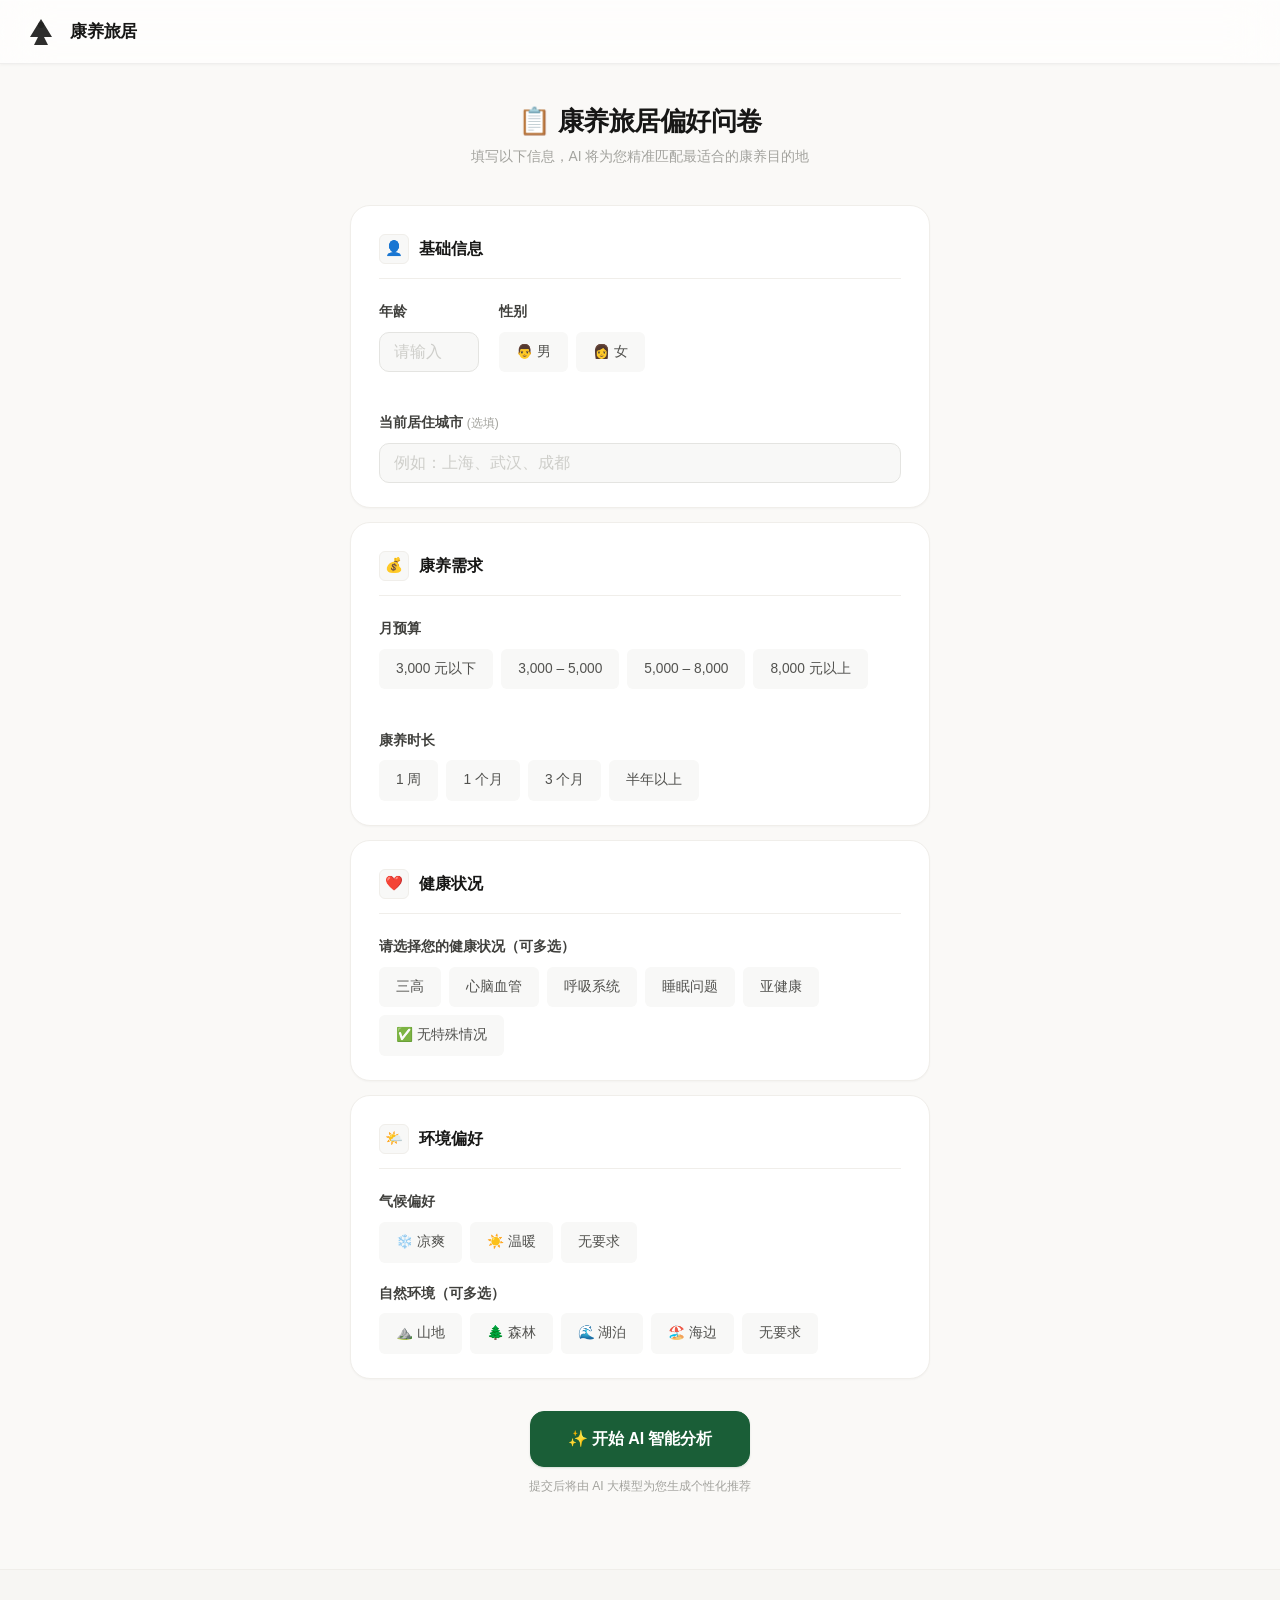
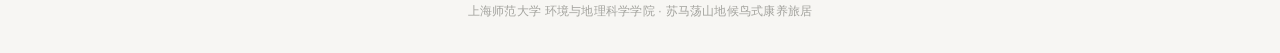
==== frontend/questionnaire.html @ 6a4c9c8f "feat: initial commit — AI 康养旅居智能规划平台 v2.0 - FastAPI 后端（目的地 API、AI 推荐引擎、规则降级） - 原生前端三页面（首页 5 章节日式架构、6" ====
<!DOCTYPE html>
<html lang="zh-CN">
<head>
  <meta charset="UTF-8">
  <meta name="viewport" content="width=device-width, initial-scale=1.0">
  <title>康养旅居 · 偏好问卷</title>
  <link rel="stylesheet" href="css/style.css">
</head>
<body class="questionnaire-page">

  <!-- Navigation -->
  <nav class="nav">
    <div class="nav-inner">
      <a class="nav-brand" href="index.html">
        <span class="nav-brand-icon">
          <svg viewBox="0 0 34 34" fill="none" xmlns="http://www.w3.org/2000/svg">
            <path d="M17 4L28 22H20L24 30H10L14 22H6L17 4Z" fill="currentColor" opacity="0.9"/>
            <circle cx="17" cy="10" r="3" fill="currentColor" opacity="0.5"/>
          </svg>
        </span>
        <span>康养旅居</span>
      </a>
    </div>
  </nav>

  <!-- ── 问卷主体 ────────────────────────────────────────── -->
  <div class="q-container">

    <div class="q-header">
      <h2>📋 康养旅居偏好问卷</h2>
      <p>填写以下信息，AI 将为您精准匹配最适合的康养目的地</p>
    </div>

    <!-- 基础信息 -->
    <div class="q-section">
      <div class="q-section-title">
        <span class="q-section-icon">👤</span> 基础信息
      </div>

      <div class="q-row">
        <div class="q-field" style="flex: 0 0 100px;">
          <label class="q-label" for="age">年龄</label>
          <input class="q-input" type="number" id="age" name="age"
                 min="18" max="100" placeholder="请输入" required>
          <span class="field-error" id="error-age"></span>
        </div>
        <div class="q-field">
          <label class="q-label">性别</label>
          <div class="q-options">
            <input class="q-radio" type="radio" name="gender" id="gender-male" value="男">
            <label class="q-option" for="gender-male">👨 男</label>
            <input class="q-radio" type="radio" name="gender" id="gender-female" value="女">
            <label class="q-option" for="gender-female">👩 女</label>
          </div>
        </div>
      </div>

      <div class="q-row">
        <div class="q-field">
          <label class="q-label" for="city">当前居住城市 <span class="optional">(选填)</span></label>
          <input class="q-input" type="text" id="city" name="city"
                 placeholder="例如：上海、武汉、成都">
        </div>
      </div>
    </div>

    <!-- 康养需求 -->
    <div class="q-section">
      <div class="q-section-title">
        <span class="q-section-icon">💰</span> 康养需求
      </div>

      <div class="q-row">
        <div class="q-field">
          <label class="q-label">月预算</label>
          <div class="q-options">
            <input class="q-radio" type="radio" name="budget" id="budget-1" value="3000以下">
            <label class="q-option" for="budget-1">3,000 元以下</label>
            <input class="q-radio" type="radio" name="budget" id="budget-2" value="3000-5000">
            <label class="q-option" for="budget-2">3,000 – 5,000</label>
            <input class="q-radio" type="radio" name="budget" id="budget-3" value="5000-8000">
            <label class="q-option" for="budget-3">5,000 – 8,000</label>
            <input class="q-radio" type="radio" name="budget" id="budget-4" value="8000以上">
            <label class="q-option" for="budget-4">8,000 元以上</label>
          </div>
          <span class="field-error" id="error-budget"></span>
        </div>
      </div>

      <div class="q-row">
        <div class="q-field">
          <label class="q-label">康养时长</label>
          <div class="q-options">
            <input class="q-radio" type="radio" name="duration" id="dur-1" value="1周">
            <label class="q-option" for="dur-1">1 周</label>
            <input class="q-radio" type="radio" name="duration" id="dur-2" value="1个月">
            <label class="q-option" for="dur-2">1 个月</label>
            <input class="q-radio" type="radio" name="duration" id="dur-3" value="3个月">
            <label class="q-option" for="dur-3">3 个月</label>
            <input class="q-radio" type="radio" name="duration" id="dur-4" value="半年以上">
            <label class="q-option" for="dur-4">半年以上</label>
          </div>
        </div>
      </div>
    </div>

    <!-- 健康状况 -->
    <div class="q-section">
      <div class="q-section-title">
        <span class="q-section-icon">❤️</span> 健康状况
      </div>

      <div class="q-row">
        <div class="q-field">
          <label class="q-label">请选择您的健康状况（可多选）</label>
          <div class="q-options">
            <input class="q-checkbox" type="checkbox" name="health" id="health-1" value="三高">
            <label class="q-option" for="health-1">三高</label>
            <input class="q-checkbox" type="checkbox" name="health" id="health-2" value="心脑血管">
            <label class="q-option" for="health-2">心脑血管</label>
            <input class="q-checkbox" type="checkbox" name="health" id="health-3" value="呼吸系统">
            <label class="q-option" for="health-3">呼吸系统</label>
            <input class="q-checkbox" type="checkbox" name="health" id="health-4" value="睡眠问题">
            <label class="q-option" for="health-4">睡眠问题</label>
            <input class="q-checkbox" type="checkbox" name="health" id="health-5" value="亚健康">
            <label class="q-option" for="health-5">亚健康</label>
            <input class="q-checkbox" type="checkbox" name="health" id="health-6" value="无特殊情况">
            <label class="q-option" for="health-6">✅ 无特殊情况</label>
          </div>
        </div>
      </div>
    </div>

    <!-- 环境偏好 -->
    <div class="q-section">
      <div class="q-section-title">
        <span class="q-section-icon">🌤️</span> 环境偏好
      </div>

      <div class="q-row">
        <div class="q-field">
          <label class="q-label">气候偏好</label>
          <div class="q-options">
            <input class="q-radio" type="radio" name="climate" id="climate-cool" value="凉爽">
            <label class="q-option" for="climate-cool">❄️ 凉爽</label>
            <input class="q-radio" type="radio" name="climate" id="climate-warm" value="温暖">
            <label class="q-option" for="climate-warm">☀️ 温暖</label>
            <input class="q-radio" type="radio" name="climate" id="climate-any" value="无要求">
            <label class="q-option" for="climate-any">无要求</label>
          </div>
        </div>
      </div>

      <div class="q-row">
        <div class="q-field">
          <label class="q-label">自然环境（可多选）</label>
          <div class="q-options">
            <input class="q-checkbox" type="checkbox" name="environment" id="env-1" value="山地">
            <label class="q-option" for="env-1">⛰️ 山地</label>
            <input class="q-checkbox" type="checkbox" name="environment" id="env-2" value="森林">
            <label class="q-option" for="env-2">🌲 森林</label>
            <input class="q-checkbox" type="checkbox" name="environment" id="env-3" value="湖泊">
            <label class="q-option" for="env-3">🌊 湖泊</label>
            <input class="q-checkbox" type="checkbox" name="environment" id="env-4" value="海边">
            <label class="q-option" for="env-4">🏖️ 海边</label>
            <input class="q-checkbox" type="checkbox" name="environment" id="env-5" value="无要求">
            <label class="q-option" for="env-5">无要求</label>
          </div>
        </div>
      </div>
    </div>

    <!-- 提交按钮 -->
    <div class="q-submit">
      <button id="submit-btn" class="btn btn-primary btn-lg" type="button"
              onclick="handleSubmit()">
        ✨ 开始 AI 智能分析
      </button>
      <p class="q-submit-hint">提交后将由 AI 大模型为您生成个性化推荐</p>
    </div>

  </div>

  <!-- ── 底部 ────────────────────────────────────────────── -->
  <footer class="footer">
    上海师范大学 环境与地理科学学院 · 苏马荡山地候鸟式康养旅居
  </footer>

  <!-- ── 表单交互脚本 ────────────────────────────────────── -->
  <script>
    // “无特殊情况” 与其他健康选项互斥
    const healthNone = document.getElementById('health-6');
    const healthChecks = document.querySelectorAll('input[name="health"]:not(#health-6)');
    healthChecks.forEach(cb => {
     cb.addEventListener('change', () => { if (cb.checked) healthNone.checked = false; });
    });
    healthNone.addEventListener('change', () => {
      if (healthNone.checked) { healthChecks.forEach(cb => { cb.checked = false; }); }
    });

    // “无要求” 与其他环境选项互斥
    const envNone = document.getElementById('env-5');
    const envChecks = document.querySelectorAll('input[name="environment"]:not(#env-5)');
    envChecks.forEach(cb => {
      cb.addEventListener('change', () => { if (cb.checked) envNone.checked = false; });
    });
    envNone.addEventListener('change', () => {
      if (envNone.checked) { envChecks.forEach(cb => { cb.checked = false; }); }
    });

    // ── API 配置 ──────────────────────────────────────────
    const API_BASE = 'http://127.0.0.1:8000';

    // ── 字段映射 ──────────────────────────────────────────
    const BUDGET_MAP = {
      '3000以下': 2000, '3000-5000': 4000, '5000-8000': 6500, '8000以上': 10000,
    };
    const CLIMATE_MAP = {
      '凉爽': '避暑', '温暖': '避寒', '无要求': '不挑剔',
    };

    // 暂存最近一次 payload，供重试使用
    let lastPayload = null;

    // ── 内联校验 ──────────────────────────────────────────
    function clearErrors() {
      document.querySelectorAll('.field-error').forEach(el => { el.textContent = ''; });
      document.querySelectorAll('.q-input.error').forEach(el => { el.classList.remove('error'); });
      const budgetOpts = document.querySelector('input[name="budget"]')?.closest('.q-options');
      if (budgetOpts) budgetOpts.classList.remove('error');
    }

    function showFieldError(elId, msg) {
      const errEl = document.getElementById('error-' + elId);
      if (errEl) errEl.textContent = msg;
      const input = document.getElementById(elId);
      if (input) input.classList.add('error');
    }

    function showBudgetError(msg) {
      const errEl = document.getElementById('error-budget');
      if (errEl) errEl.textContent = msg;
      const opts = document.querySelector('input[name="budget"]')?.closest('.q-options');
      if (opts) opts.classList.add('error');
    }

    // ── AI 加载层 ─────────────────────────────────────────
    const THINKING_STEPS = [
      '读取您的健康需求…',
      '分析健康状况与适合的海拔区间…',
      '匹配预算与消费水平…',
      '检索目的地环境数据库…',
      'DeepSeek 大模型深度推理…',
      '生成个性化推荐方案…',
    ];
    let animationAbort = null;
    let safetyTimer = null;
    let apiResolved = false;
    let resolveApiPromise = null;

    function sleep(ms) { return new Promise(r => setTimeout(r, ms)); }

    function clearSafetyTimer() {
      if (safetyTimer) { clearTimeout(safetyTimer); safetyTimer = null; }
    }

    function showOverlay() {
      clearSafetyTimer();
      apiResolved = false;
      resolveApiPromise = null;
      document.getElementById('ai-overlay').style.display = 'flex';
      document.getElementById('ai-thinking').style.display = 'block';
      document.getElementById('ai-error').style.display = 'none';
      document.querySelectorAll('.ai-thinking-step').forEach((el, i) => {
        el.className = 'ai-thinking-step';
        el.querySelector('.step-text').textContent = THINKING_STEPS[i];
      });
      safetyTimer = setTimeout(() => {
        console.error('⚠️ 加载层安全超时触发（35 秒），强制关闭');
        showErrorCard('服务响应超时', 'AI 服务处理时间过长，请检查网络后重试。', true);
        resetButton();
      }, 35000);
    }

    function hideOverlay() {
      clearSafetyTimer();
      document.getElementById('ai-overlay').style.display = 'none';
    }

    function setStepState(index, state) {
      const steps = document.querySelectorAll('.ai-thinking-step');
      if (index >= 0 && index < steps.length) {
        steps[index].className = 'ai-thinking-step ' + state;
      }
    }

    async function runThinkingAnimation(apiPromise) {
      animationAbort = new AbortController();
      const signal = animationAbort.signal;

      // Steps 0-2: Play while API is running (600ms each)
      for (let i = 0; i <= 2; i++) {
        if (signal.aborted) return;
        setStepState(i, 'active');
        // Wait 800ms or until API resolves
        await Promise.race([sleep(800), apiPromise.then(function(){}).catch(function(){})]);
        if (signal.aborted) return;
        setStepState(i, 'done');
      }

      // Step 3: "检索数据库" — wait for API if still pending
      if (signal.aborted) return;
      setStepState(3, 'active');
      await Promise.race([sleep(800), apiPromise.then(function(){}).catch(function(){})]);
      if (signal.aborted) return;
      setStepState(3, 'done');

      // Step 4: "DeepSeek 推理" — must wait for API
      if (signal.aborted) return;
      setStepState(4, 'active');
      try {
        await apiPromise; // Wait for actual API response
      } catch(e) {
        // API will handle error separately, just complete animation
      }
      if (signal.aborted) return;
      setStepState(4, 'done');

      // Step 5: "生成推荐" — brief final step
      if (signal.aborted) return;
      setStepState(5, 'active');
      await sleep(500);
      if (signal.aborted) return;
      setStepState(5, 'done');
    }

    function completeAllSteps() {
      if (animationAbort) animationAbort.abort();
      document.querySelectorAll('.ai-thinking-step').forEach(el => {
        el.className = 'ai-thinking-step done';
      });
    }

    function showErrorCard(title, msg, showRetry) {
      clearSafetyTimer();
      if (animationAbort) animationAbort.abort();
      document.getElementById('ai-thinking').style.display = 'none';
      const errEl = document.getElementById('ai-error');
      errEl.style.display = 'block';
      document.getElementById('ai-error-title').textContent = title;
      document.getElementById('ai-error-msg').textContent = msg;
      document.getElementById('ai-retry-btn').style.display = showRetry ? 'inline-flex' : 'none';
      document.getElementById('ai-close-btn').style.display = showRetry ? 'none' : 'inline-flex';
    }

    // ── 按钮状态 ──────────────────────────────────────────
    function setButtonLoading() {
      const btn = document.getElementById('submit-btn');
      btn.classList.add('btn-loading');
      btn.innerHTML = '<span class="btn-spinner"></span>🤖 AI 正在分析…';
      btn.disabled = true;
    }

    function resetButton() {
      const btn = document.getElementById('submit-btn');
      btn.classList.remove('btn-loading');
      btn.innerHTML = '✨ 开始 AI 智能分析';
      btn.disabled = false;
    }

    // ── 核心提交流程 ──────────────────────────────────────
    function doSubmit(payload) {
      const controller = new AbortController();
      const timeoutId = setTimeout(() => controller.abort(), 30000);

      // Create the API promise (fired immediately, animation syncs with it)
      var apiPromise = fetch(`${API_BASE}/api/recommend`, {
        method: 'POST',
        headers: { 'Content-Type': 'application/json' },
        body: JSON.stringify(payload),
        signal: controller.signal,
      }).then(function (resp) {
        clearTimeout(timeoutId);
        if (!resp.ok) {
          return resp.text().then(function (errText) {
            throw new Error('HTTP ' + resp.status + ': ' + errText);
          });
        }
        return resp.json();
      });

      // Run animation synced with API
      runThinkingAnimation(apiPromise).then(function () {
        // Handle API result after animation completes
        return apiPromise.then(function (data) {
          completeAllSteps();

          // Store results
          sessionStorage.setItem('ht_recommend_results', JSON.stringify(data));

          // Preload destinations
          var destCtrl = new AbortController();
          var destTimeout = setTimeout(function () { destCtrl.abort(); }, 5000);
          return fetch(API_BASE + '/api/destinations', { signal: destCtrl.signal })
            .then(function (destResp) {
              clearTimeout(destTimeout);
              if (destResp.ok) {
                return destResp.json().then(function (destData) {
                  sessionStorage.setItem('ht_destinations', JSON.stringify(destData.results || []));
                });
              }
            }).catch(function () { /* degrade gracefully */ });
        }).then(function () {
          return sleep(400);
        }).then(function () {
          window.location.href = 'results.html';
        });
      }).catch(function (err) {
        clearTimeout(timeoutId);
        console.error('❌ 请求失败：', err);

        if (err.name === 'AbortError') {
          showErrorCard('AI 服务暂时繁忙', '请求超时（30 秒），DeepSeek 可能正在高负载运行，请稍后重试。', true);
        } else {
          showErrorCard('网络连接失败', '无法连接到后端服务。请确认服务已启动：\nhttp://127.0.0.1:8000', true);
        }
        resetButton();
      });
    }

    async function handleSubmit() {
      clearErrors();

      // 收集表单数据
      const age       = parseInt(document.getElementById('age').value, 10);
      const gender    = document.querySelector('input[name="gender"]:checked')?.value || '';
      const city      = document.getElementById('city').value.trim();
      const budgetKey = document.querySelector('input[name="budget"]:checked')?.value;
      const duration  = document.querySelector('input[name="duration"]:checked')?.value || '';
      const health    = [...document.querySelectorAll('input[name="health"]:checked')].map(c => c.value);
      const climateRaw= document.querySelector('input[name="climate"]:checked')?.value;
      const env       = [...document.querySelectorAll('input[name="environment"]:checked')].map(c => c.value);

      // 校验
      if (!age || age < 18 || age > 100) {
        showFieldError('age', '请填写有效的年龄（18–100 岁）');
        document.getElementById('age').focus();
        return;
      }
      if (!budgetKey) {
        showBudgetError('请选择月预算');
        return;
      }

      // 映射后端字段
      const healthStatus = health.length === 0 || health.includes('无特殊情况')
        ? '健康' : health.join('、');
      const notesParts = [];
      if (gender)   notesParts.push(`性别：${gender}`);
      if (city)     notesParts.push(`现居：${city}`);
      if (duration) notesParts.push(`计划时长：${duration}`);
      if (env.length && !env.includes('无要求')) {
        notesParts.push(`环境偏好：${env.join('、')}`);
      }

      lastPayload = {
        age, monthly_budget: BUDGET_MAP[budgetKey] || 4000,
        health_status: healthStatus,
        climate_preference: CLIMATE_MAP[climateRaw] || '不挑剔',
        activity_level: '轻度',
        additional_notes: notesParts.join('；'),
      };

      // 显示加载层 + 提交（doSubmit 内部管理动画+API）
      setButtonLoading();
      showOverlay();
      doSubmit(lastPayload);
    }

    // ── 重试 ──────────────────────────────────────────────
    function handleRetry() {
      if (!lastPayload) return;
      showOverlay();
      setButtonLoading();
      doSubmit(lastPayload);
    }

    function closeOverlay() {
      hideOverlay();
      resetButton();
    }
  </script>


  <!-- ══════════════════════════════════════════════════════ -->
  <!-- AI 分析加载层                                            -->
  <!-- ══════════════════════════════════════════════════════ -->
  <div id="ai-overlay" class="ai-overlay" style="display:none;">
    <div class="ai-overlay-card">

      <!-- 思考状态 -->
      <div id="ai-thinking">
        <div class="ai-thinking-header">
          <div class="ai-thinking-spinner">
            <span class="spinner-ring"></span>
          </div>
          <h3>AI 深度分析中</h3>
        </div>
        <div class="ai-thinking-steps">
          <div class="ai-thinking-step" data-step="0">
            <span class="step-icon"></span>
            <span class="step-text">读取您的健康需求…</span>
          </div>
          <div class="ai-thinking-step" data-step="1">
            <span class="step-icon"></span>
            <span class="step-text">分析健康状况与适合的海拔区间…</span>
          </div>
          <div class="ai-thinking-step" data-step="2">
            <span class="step-icon"></span>
            <span class="step-text">匹配预算与消费水平…</span>
          </div>
          <div class="ai-thinking-step" data-step="3">
            <span class="step-icon"></span>
            <span class="step-text">检索目的地环境数据库…</span>
          </div>
          <div class="ai-thinking-step" data-step="4">
            <span class="step-icon"></span>
            <span class="step-text">DeepSeek 大模型深度推理…</span>
          </div>
          <div class="ai-thinking-step" data-step="5">
            <span class="step-icon"></span>
            <span class="step-text">生成个性化推荐方案…</span>
          </div>
        </div>
      </div>

      <!-- 错误状态（初始隐藏） -->
      <div id="ai-error" class="ai-error-state" style="display:none;">
        <div class="ai-error-icon">⚠️</div>
        <h3 id="ai-error-title">网络连接失败</h3>
        <p id="ai-error-msg"></p>
        <div class="ai-error-actions">
          <button id="ai-retry-btn" class="btn btn-primary" onclick="handleRetry()">🔄 重新尝试</button>
          <button id="ai-close-btn" class="btn btn-outline" onclick="closeOverlay()" style="display:none;">关闭</button>
        </div>
      </div>

    </div>
  </div>

  <!-- Navigation script -->
  <script src="js/nav.js"></script>
  <!-- UX Engine -->
  <script src="js/ux.js"></script>

</body>
</html>
---- frontend/css/style.css ----
/* ============================================================
   AI 康养旅居 — Main Stylesheet
   Sprint 6: 产品化设计系统
   模块化入口，按层叠顺序引入
   ============================================================ */

/* Layer 0: Design Tokens（变量定义，必须最先加载） */
@import 'tokens.css';

/* Layer 1: Reset & Base */
@import 'reset.css';

/* Layer 2: Component Styles */
@import 'nav.css';
@import 'hero.css';
@import 'buttons.css';
@import 'cards.css';
@import 'sections.css';
@import 'map.css';
@import 'footer.css';

/* Layer 3: Responsive（必须最后加载以覆盖组件样式） */
@import 'responsive.css';

/* ═══════════════════════════════════════════════════════════
   向后兼容：保留旧版 CSS 变量别名和全局样式
   以下内容来自原 style.css，确保 questionnaire.html
   和 results.html 继续正常工作
   ═══════════════════════════════════════════════════════════ */

/* ── 问卷页面（questionnaire.html 样式） ──────────────────── */
.questionnaire-page {
  background: var(--color-bg);
}

.q-container {
  max-width: 620px;
  margin: 0 auto;
  padding: 40px 20px 72px;
}

.q-header {
  text-align: center;
  margin-bottom: 36px;
}

.q-header h2 {
  font-size: var(--text-2xl);
  font-weight: 700;
  color: var(--color-gray-900);
  margin-bottom: 8px;
  letter-spacing: -0.02em;
}

.q-header p {
  color: var(--color-text-muted);
  font-size: var(--text-sm);
}

.q-section {
  background: var(--color-surface);
  border: 1px solid var(--color-border-light);
  border-radius: var(--radius-lg);
  padding: 28px 28px 24px;
  margin-bottom: 14px;
  box-shadow: var(--shadow-xs);
  position: relative;
}

.q-section-title {
  display: flex;
  align-items: center;
  gap: 10px;
  font-size: var(--text-base);
  font-weight: 600;
  color: var(--color-gray-900);
  margin-bottom: 22px;
  padding-bottom: 14px;
  border-bottom: 1px solid var(--color-border-light);
  letter-spacing: -0.01em;
}

.q-section-icon {
  width: 30px;
  height: 30px;
  border-radius: var(--radius-xs);
  display: inline-flex;
  align-items: center;
  justify-content: center;
  font-size: .9rem;
  background: var(--color-gray-50);
  border: 1px solid var(--color-border-light);
}

.q-row {
  display: flex;
  gap: 20px;
  margin-bottom: 20px;
}

.q-row:last-child { margin-bottom: 0; }

.q-field {
  flex: 1;
  min-width: 0;
}

.q-label {
  display: block;
  font-size: var(--text-sm);
  font-weight: 600;
  color: var(--color-gray-700);
  margin-bottom: 8px;
}

.q-label .optional {
  font-weight: 400;
  color: var(--color-text-muted);
  font-size: var(--text-xs);
}

.q-input {
  width: 100%;
  padding: 10px 14px;
  font-size: var(--text-base);
  font-family: var(--font-sans);
  color: var(--color-text);
  background: var(--color-gray-50);
  border: 1px solid var(--color-border);
  border-radius: var(--radius-sm);
  transition: all var(--transition-fast);
  outline: none;
}

.q-input:focus {
  border-color: var(--color-gray-400);
  background: #fff;
  box-shadow: 0 0 0 3px rgba(0,0,0,.04);
}

.q-input::placeholder {
  color: var(--color-gray-300);
}

.q-options {
  display: flex;
  flex-wrap: wrap;
  gap: 8px;
}

.q-radio,
.q-checkbox {
  position: absolute;
  opacity: 0;
  pointer-events: none;
}

.q-option {
  display: inline-flex;
  align-items: center;
  gap: 5px;
  padding: 8px 16px;
  font-size: var(--text-sm);
  font-weight: 500;
  color: var(--color-gray-600);
  background: var(--color-gray-50);
  border: 1px solid transparent;
  border-radius: var(--radius-xs);
  cursor: pointer;
  transition: all var(--transition-fast);
  user-select: none;
  white-space: nowrap;
}

.q-option:hover {
  background: var(--color-gray-100);
  color: var(--color-gray-800);
}

.q-radio:focus-visible + .q-option,
.q-checkbox:focus-visible + .q-option {
  box-shadow: 0 0 0 3px rgba(0,0,0,.06);
}

.q-radio:checked + .q-option {
  background: var(--color-gray-900);
  border-color: var(--color-gray-900);
  color: #fff;
  font-weight: 600;
}

.q-checkbox:checked + .q-option {
  background: var(--color-gray-900);
  border-color: var(--color-gray-900);
  color: #fff;
  font-weight: 600;
}

.q-submit {
  text-align: center;
  margin-top: 32px;
}

.q-submit .btn {
  min-width: 220px;
}

.q-submit-hint {
  margin-top: 10px;
  font-size: var(--text-xs);
  color: var(--color-text-muted);
}

.field-error {
  display: block;
  margin-top: 6px;
  font-size: var(--text-xs);
  color: #e53e3e;
  font-weight: 500;
  min-height: 1.2em;
}

.q-input.error {
  border-color: #feb2b2;
  background: #fff5f5;
}

.q-options.error {
  padding: 8px;
  border: 1px solid #feb2b2;
  border-radius: var(--radius-sm);
  background: #fff5f5;
}

/* ── AI 分析加载层（问卷→结果页过渡） ────────────────────── */
.ai-overlay {
  position: fixed;
  inset: 0;
  z-index: 9999;
  display: flex;
  align-items: center;
  justify-content: center;
  background: rgba(15, 23, 42, .72);
  backdrop-filter: blur(8px);
  -webkit-backdrop-filter: blur(8px);
  animation: overlayIn .25s ease;
}

@keyframes overlayIn {
  from { opacity: 0; }
  to   { opacity: 1; }
}

.ai-overlay-card {
  width: 440px;
  max-width: 92vw;
  background: #fff;
  border-radius: var(--radius-xl);
  padding: 36px 32px 32px;
  box-shadow: 0 24px 80px rgba(0,0,0,.25), 0 0 0 1px rgba(255,255,255,.1);
  animation: cardUp .35s cubic-bezier(.34,1.56,.64,1);
}

@keyframes cardUp {
  from { opacity: 0; transform: translateY(24px) scale(.96); }
  to   { opacity: 1; transform: translateY(0) scale(1); }
}

.ai-thinking-header {
  display: flex;
  align-items: center;
  gap: 14px;
  margin-bottom: 28px;
  padding-bottom: 20px;
  border-bottom: 1px solid var(--color-border);
}

.ai-thinking-header h3 {
  font-size: 1.1rem;
  font-weight: 700;
  color: var(--color-gray-900);
  margin: 0;
}

.ai-thinking-spinner {
  position: relative;
  width: 36px;
  height: 36px;
}

.spinner-ring {
  position: absolute;
  inset: 0;
  border-radius: 50%;
  border: 3px solid var(--color-forest-100);
  border-top-color: var(--color-forest-600);
  animation: spin .8s linear infinite;
}

@keyframes spin {
  to { transform: rotate(360deg); }
}

.ai-thinking-steps {
  display: flex;
  flex-direction: column;
  gap: 2px;
}

.ai-thinking-step {
  display: flex;
  align-items: center;
  gap: 12px;
  padding: 10px 14px;
  border-radius: var(--radius-sm);
  transition: all .3s ease;
}

.ai-thinking-step .step-icon {
  width: 22px;
  height: 22px;
  border-radius: 50%;
  flex-shrink: 0;
  display: flex;
  align-items: center;
  justify-content: center;
  font-size: .7rem;
  transition: all .3s ease;
}

.ai-thinking-step .step-icon {
  border: 2px solid var(--color-gray-200);
  background: #fff;
}

.ai-thinking-step .step-text {
  font-size: .9rem;
  color: var(--color-gray-400);
  transition: color .3s ease;
}

.ai-thinking-step.active .step-icon {
  border-color: var(--color-forest-500);
  background: var(--color-forest-50);
  box-shadow: 0 0 0 4px rgba(51, 145, 93, .12);
  animation: stepPulse 1.5s ease-in-out infinite;
}

@keyframes stepPulse {
  0%, 100% { box-shadow: 0 0 0 4px rgba(51, 145, 93, .12); }
  50%      { box-shadow: 0 0 0 8px rgba(51, 145, 93, .04); }
}

.ai-thinking-step.active .step-text {
  color: var(--color-gray-900);
  font-weight: 600;
}

.ai-thinking-step.done .step-icon {
  border-color: var(--color-forest-500);
  background: var(--color-forest-500);
  position: relative;
}

.ai-thinking-step.done .step-icon::after {
  content: "✓";
  color: #fff;
  font-weight: 700;
  font-size: .65rem;
  line-height: 1;
}

.ai-thinking-step.done .step-text {
  color: var(--color-forest-700);
}

.ai-error-state {
  text-align: center;
  animation: fadeIn .3s ease;
}

@keyframes fadeIn {
  from { opacity: 0; }
  to   { opacity: 1; }
}

.ai-error-icon {
  width: 56px;
  height: 56px;
  border-radius: 50%;
  background: #fef3c7;
  display: inline-flex;
  align-items: center;
  justify-content: center;
  font-size: 1.5rem;
  margin-bottom: 18px;
}

.ai-error-state h3 {
  font-size: 1.1rem;
  font-weight: 700;
  color: var(--color-gray-900);
  margin-bottom: 8px;
}

.ai-error-state p {
  font-size: .9rem;
  color: var(--color-text-secondary);
  margin-bottom: 24px;
  line-height: 1.6;
  white-space: pre-line;
}

.ai-error-actions {
  display: flex;
  justify-content: center;
  gap: 12px;
}

/* ── 结果页样式（向后兼容） ─────────────────────────────── */
.result-container {
  max-width: 1400px;
  margin: 0 auto;
  padding: 48px 28px 80px;
  position: relative;
}

.result-container::before {
  content: "";
  position: fixed;
  top: -200px;
  left: 50%;
  transform: translateX(-50%);
  width: 700px;
  height: 700px;
  background: radial-gradient(circle, rgba(51, 145, 93, .06) 0%, transparent 70%);
  border-radius: 50%;
  pointer-events: none;
  z-index: -1;
}

.entrance-hidden {
  opacity: 0;
  transform: translateY(24px);
}

.entrance-visible {
  animation: pageEntrance .6s var(--ease-out-expo) forwards;
}

@keyframes pageEntrance {
  from { opacity: 0; transform: translateY(24px); }
  to   { opacity: 1; transform: translateY(0); }
}

.typewriter-cursor {
  display: inline;
  color: #4ade80;
  font-weight: 400;
  animation: cursorBlink .8s step-end infinite;
}

@keyframes cursorBlink {
  0%, 100% { opacity: 1; }
  50%      { opacity: 0; }
}

.result-header {
  text-align: center;
  margin-bottom: 32px;
}

.result-header .ai-badge {
  display: inline-flex;
  align-items: center;
  gap: 6px;
  padding: 6px 14px;
  background: var(--color-gray-100);
  border: 1px solid var(--color-gray-200);
  border-radius: 999px;
  font-size: var(--text-xs);
  font-weight: 500;
  color: var(--color-gray-600);
  margin-bottom: 18px;
}

.result-header h1 {
  font-size: var(--text-3xl);
  font-weight: 700;
  color: var(--color-gray-900);
  letter-spacing: -0.02em;
  margin-bottom: 10px;
}

.result-header h1 .ai-dot {
  display: inline-block;
  width: 7px;
  height: 7px;
  border-radius: 50%;
  background: var(--color-forest-500);
  margin-left: 4px;
  animation: dotGlow 3s ease-in-out infinite;
}

@keyframes dotGlow {
  0%, 100% { opacity: .5; }
  50%      { opacity: 1; }
}

.result-header p {
  color: var(--color-text-muted);
  font-size: var(--text-sm);
  max-width: 440px;
  margin: 0 auto;
  line-height: 1.7;
}

/* AI 分析摘要卡片 */
.ai-summary {
  background: var(--color-surface);
  border: 1px solid var(--color-border-light);
  border-radius: var(--radius-lg);
  padding: 28px 30px;
  margin-bottom: 28px;
  position: relative;
  box-shadow: var(--shadow-xs);
  display: flex;
  gap: 18px;
  align-items: flex-start;
}

.ai-summary-icon {
  flex-shrink: 0;
  display: flex;
  align-items: center;
}

.ai-summary-icon .icon-circle {
  width: 36px;
  height: 36px;
  border-radius: var(--radius-xs);
  background: var(--color-gray-900);
  display: flex;
  align-items: center;
  justify-content: center;
  font-size: 1rem;
}

.ai-summary blockquote {
  margin: 0;
  padding: 0;
  font-size: var(--text-base);
  line-height: 1.75;
  color: var(--color-gray-700);
  flex: 1;
  min-height: 1.5em;
}

.ai-attribution {
  display: flex;
  align-items: center;
  gap: 8px;
  margin-bottom: 28px;
  font-size: var(--text-xs);
  font-weight: 500;
  color: var(--color-text-muted);
  flex-wrap: wrap;
}

.ai-attribution .attr-divider {
  color: var(--color-gray-300);
  font-weight: 300;
}

.ai-attribution .attr-right {
  color: var(--color-text-muted);
  font-size: var(--text-xs);
}

.ai-attribution strong {
  font-weight: 600;
  color: var(--color-gray-700);
}

.ai-attribution.fallback {
  color: #b45309;
}

.ai-attribution.fallback strong {
  color: #92400e;
}

/* 推荐信息网格 */
.rec-info-grid {
  display: grid;
  grid-template-columns: repeat(2, 1fr);
  gap: 8px;
  margin-bottom: 14px;
}

.rec-info-item {
  display: flex;
  align-items: flex-start;
  gap: 8px;
  padding: 8px 12px;
  background: var(--color-gray-50);
  border-radius: var(--radius-xs);
}

.rec-info-item .info-icon {
  font-size: .95rem;
  flex-shrink: 0;
}

.rec-info-item .info-text {
  display: flex;
  flex-direction: column;
  gap: 1px;
  min-width: 0;
}

.rec-info-item .info-label {
  font-size: var(--text-xs);
  color: var(--color-text-muted);
  font-weight: 500;
}

.rec-info-item .info-value {
  font-size: var(--text-sm);
  color: var(--color-gray-700);
  font-weight: 600;
  word-break: break-word;
}

.rec-card-reason {
  display: flex;
  gap: 8px;
  padding: 14px 16px;
  background: var(--color-gray-50);
  border-radius: var(--radius-sm);
  margin-bottom: 16px;
  font-size: var(--text-sm);
  color: var(--color-gray-600);
  line-height: 1.7;
  border-left: 2px solid var(--color-gray-300);
}

.rec-card-top {
  display: flex;
  align-items: center;
  justify-content: space-between;
  margin-bottom: 18px;
  flex-wrap: wrap;
  gap: 12px;
}

.rec-card-rank {
  display: flex;
  align-items: center;
  gap: 10px;
}

.rec-card-suitable {
  display: flex;
  align-items: flex-start;
  gap: 8px;
  padding: 12px 16px;
  background: var(--color-gray-50);
  border-radius: var(--radius-sm);
  margin-bottom: 14px;
  font-size: var(--text-sm);
  line-height: 1.6;
}

.rec-card-tags {
  display: flex;
  flex-wrap: wrap;
  gap: 6px;
  margin-bottom: 14px;
}

.rec-card-tags .tag {
  display: inline-block;
  padding: 4px 12px;
  background: var(--color-gray-100);
  color: var(--color-gray-600);
  font-size: var(--text-xs);
  font-weight: 500;
  border-radius: 999px;
}

.rec-card-cta {
  padding-top: 14px;
  border-top: 1px solid var(--color-border-light);
  display: flex;
  align-items: center;
  justify-content: space-between;
  flex-wrap: wrap;
  gap: 8px;
}

.match-level {
  display: inline-flex;
  align-items: center;
  gap: 4px;
  padding: 5px 12px;
  border-radius: 999px;
  font-size: var(--text-xs);
  font-weight: 600;
  white-space: nowrap;
}

.match-level.high {
  background: var(--color-forest-50);
  color: var(--color-forest-700);
}

.match-level.medium {
  background: #eff6ff;
  color: #1d4ed8;
}

.match-level.normal {
  background: var(--color-gray-100);
  color: var(--color-gray-600);
}

.result-actions {
  display: flex;
  justify-content: center;
  gap: 16px;
  flex-wrap: wrap;
}

.result-loading {
  text-align: center;
  padding: 100px 24px;
}

.result-loading .loading-spinner {
  display: inline-block;
  width: 48px;
  height: 48px;
  border: 4px solid var(--color-forest-200);
  border-top-color: var(--color-forest-600);
  border-radius: 50%;
  animation: spin .8s linear infinite;
  margin-bottom: 20px;
}

.result-loading p {
  color: var(--color-text-muted);
  font-size: .95rem;
}

.result-empty {
  text-align: center;
  padding: 80px 24px;
}

.result-empty .empty-icon {
  font-size: 4rem;
  margin-bottom: 20px;
}

.result-empty h3 {
  font-size: 1.3rem;
  color: var(--color-gray-800);
  margin-bottom: 8px;
}

.result-empty p {
  color: var(--color-text-muted);
  margin-bottom: 28px;
}

/* 分栏布局 */
.result-layout {
  display: grid;
  grid-template-columns: 1fr 1fr;
  gap: 28px;
  max-width: 1400px;
  margin: 0 auto;
  align-items: start;
}

.result-left {
  min-width: 0;
  display: flex;
  flex-direction: column;
}

.result-right {
  min-width: 0;
  position: relative;
}

.map-sticky {
  position: sticky;
  top: 80px;
}

.map-container {
  width: 100%;
  height: calc(100vh - 172px);
  min-height: 480px;
  border-radius: 0 0 var(--radius-sm) var(--radius-sm);
  overflow: hidden;
  border: 1px solid var(--color-border-light);
  border-top: none;
  background: var(--color-gray-100);
}

.layer-switch {
  background: var(--color-surface);
  border: 1px solid var(--color-border-light);
  border-radius: var(--radius-sm) var(--radius-sm) 0 0;
  padding: 10px 14px;
  display: flex;
  align-items: center;
  flex-wrap: wrap;
  gap: 6px;
}

/* 卡片高亮脉冲 */
.rec-card.card-highlight {
  animation: cardPulse .6s ease-in-out 2;
}

@keyframes cardPulse {
  0%, 100% {
    box-shadow: 0 2px 16px rgba(0,0,0,.04), 0 0 0 1px rgba(51, 145, 93,.04);
    border-color: rgba(255,255,255,.6);
  }
  50% {
    box-shadow: 0 0 0 6px rgba(51, 145, 93,.2), 0 8px 32px rgba(31, 117, 68,.15);
    border-color: rgba(51, 145, 93,.5);
  }
}

/* ── 小屏结果页响应式 ──────────────────────────────────── */
@media (max-width: 900px) {
  .result-layout {
    grid-template-columns: 1fr;
    gap: 20px;
  }

  .map-sticky {
    position: relative;
    top: 0;
  }

  .map-container {
    height: 380px;
    min-height: 300px;
  }

  .result-right {
    order: 2;
  }
}

@media (max-width: 480px) {
  .map-container {
    height: 320px;
    min-height: 260px;
  }
}
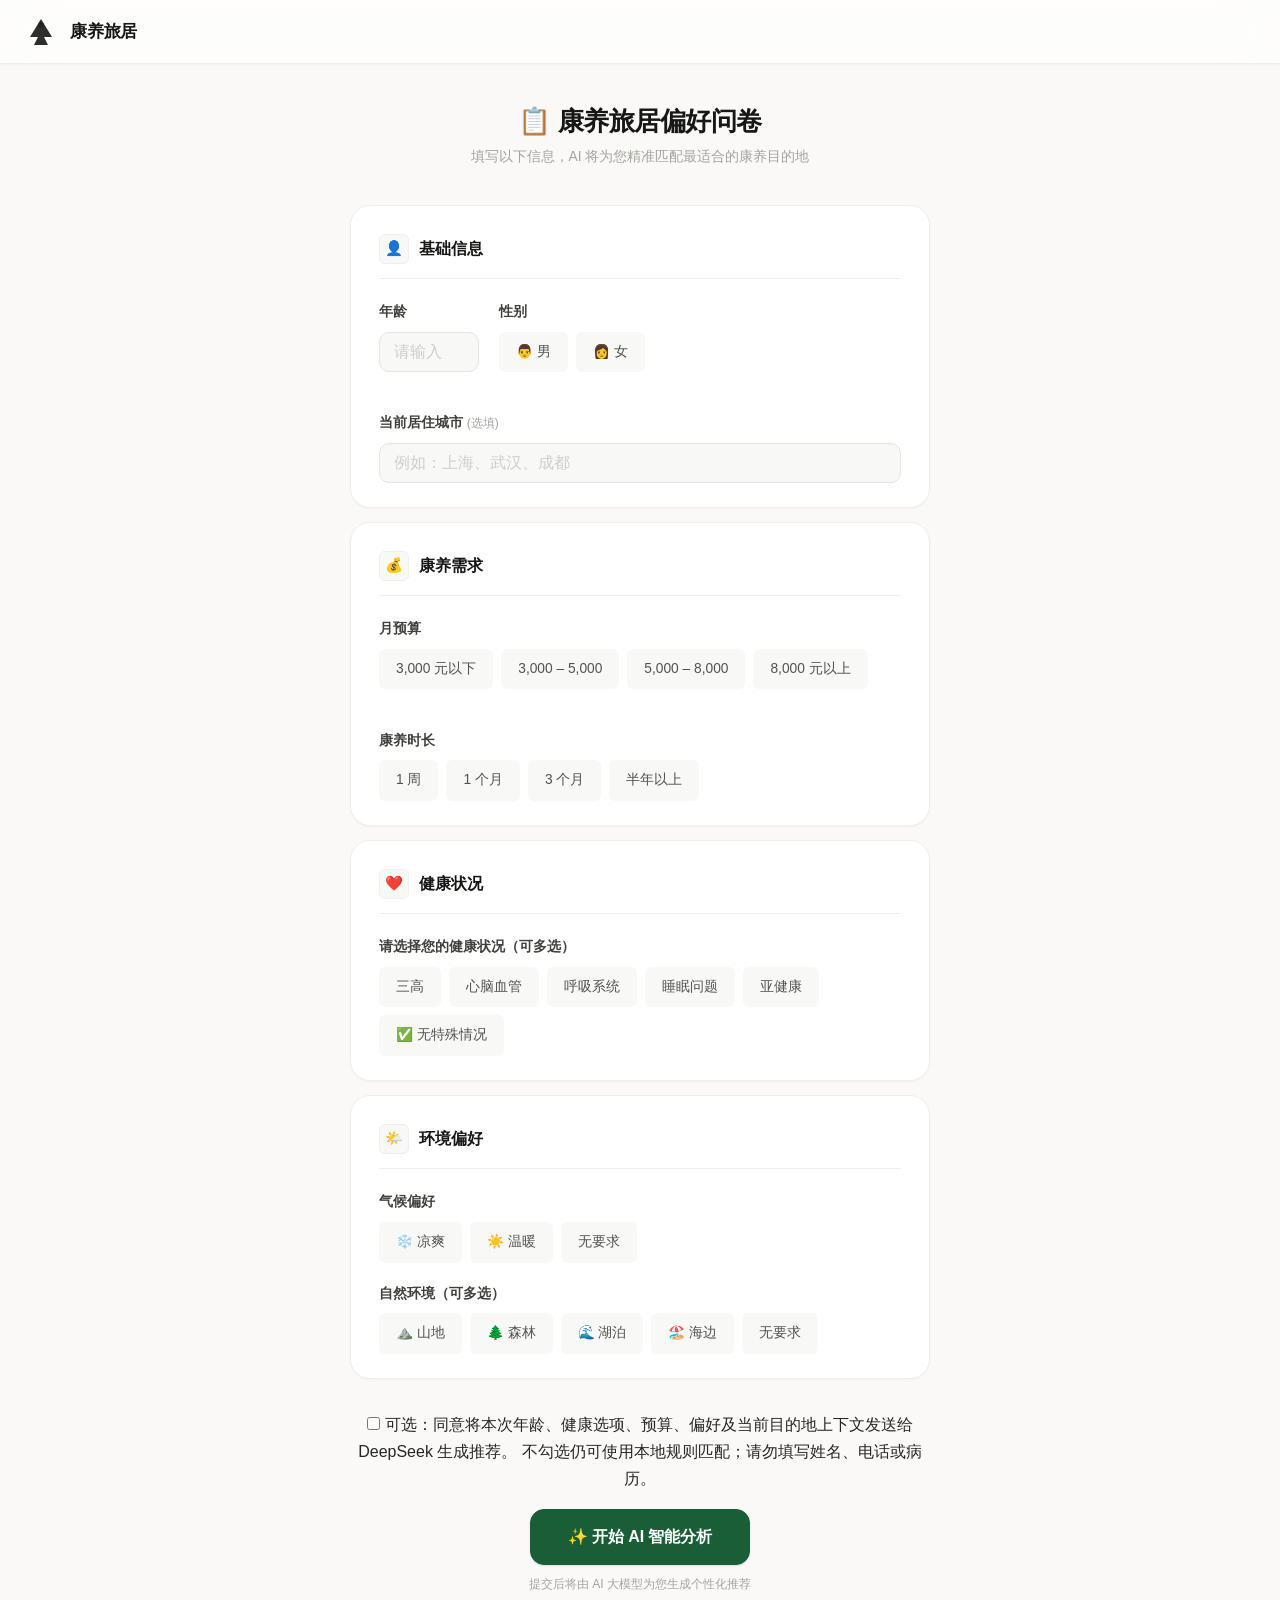
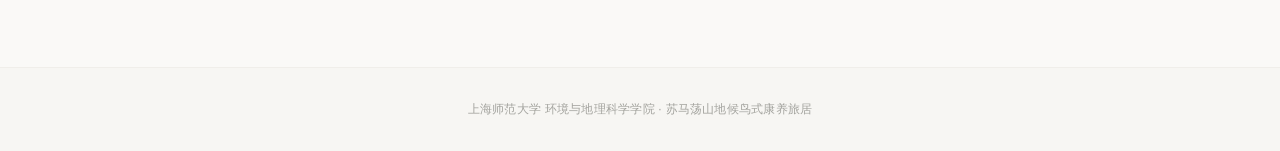
==== commit 1268e8a3: "feat: prepare GitHub Pages frontend showcase" ====
--- a/frontend/questionnaire.html
+++ b/frontend/questionnaire.html
@@ -26,9 +26,27 @@
   <!-- ── 问卷主体 ────────────────────────────────────────── -->
   <div class="q-container">
 
+    <!-- 从 Act2 进入时显示；普通问卷路径保持隐藏 -->
+    <section class="q-destination-context" id="q-destination-context" hidden>
+      <div class="q-destination-image">
+        <img id="q-destination-image" alt="" loading="eager">
+      </div>
+      <div class="q-destination-content">
+        <p class="q-destination-eyebrow">本次分析对象</p>
+        <h1><span id="q-destination-name">目的地</span>是否适合我</h1>
+        <p class="q-destination-tagline" id="q-destination-tagline"></p>
+        <div class="q-destination-facts" aria-label="当前目的地环境摘要">
+          <span id="q-destination-climate"></span>
+          <span id="q-destination-air"></span>
+          <span id="q-destination-altitude"></span>
+        </div>
+        <a class="q-destination-change" href="index.html">返回目的地探索</a>
+      </div>
+    </section>
+
     <div class="q-header">
-      <h2>📋 康养旅居偏好问卷</h2>
-      <p>填写以下信息，AI 将为您精准匹配最适合的康养目的地</p>
+      <h2 id="q-page-title">📋 康养旅居偏好问卷</h2>
+      <p id="q-page-desc">填写以下信息，AI 将为您精准匹配最适合的康养目的地</p>
     </div>
 
     <!-- 基础信息 -->
@@ -172,11 +190,16 @@
 
     <!-- 提交按钮 -->
     <div class="q-submit">
+      <label style="display:block;margin-bottom:16px;line-height:1.7">
+        <input id="recommend-ai-consent" type="checkbox">
+        可选：同意将本次年龄、健康选项、预算、偏好及当前目的地上下文发送给 DeepSeek 生成推荐。
+        不勾选仍可使用本地规则匹配；请勿填写姓名、电话或病历。
+      </label>
       <button id="submit-btn" class="btn btn-primary btn-lg" type="button"
               onclick="handleSubmit()">
         ✨ 开始 AI 智能分析
       </button>
-      <p class="q-submit-hint">提交后将由 AI 大模型为您生成个性化推荐</p>
+      <p class="q-submit-hint" id="q-submit-hint">提交后将由 AI 大模型为您生成个性化推荐</p>
     </div>
 
   </div>
@@ -187,7 +210,116 @@
   </footer>
 
   <!-- ── 表单交互脚本 ────────────────────────────────────── -->
+  <script src="js/api.js?v=web-closure-1"></script>
   <script>
+    // ── Act2 目的地上下文 ─────────────────────────────────
+    const ANALYSIS_QUERY = new URLSearchParams(window.location.search);
+    const DESTINATION_MODE = ANALYSIS_QUERY.get('mode') === 'destination';
+    const EXPECTED_DESTINATION_ID = ANALYSIS_QUERY.get('destination_id');
+
+    function readSessionJson(key) {
+      try {
+        const value = sessionStorage.getItem(key);
+        return value ? JSON.parse(value) : null;
+      } catch (error) {
+        console.warn('[Step5] 无法读取上下文:', key, error.message);
+        return null;
+      }
+    }
+
+    function readAnalysisContext() {
+      if (!DESTINATION_MODE) return null;
+      const destination = readSessionJson('ht_selected_dest');
+      const exploration = readSessionJson('ht_exploration_context');
+      if (!destination || destination.id == null || !destination.name) return null;
+      if (EXPECTED_DESTINATION_ID && String(destination.id) !== String(EXPECTED_DESTINATION_ID)) return null;
+      return { mode: 'destination', destination, exploration: exploration || {} };
+    }
+
+    const analysisContext = readAnalysisContext();
+    let lastAnalysisRequest = null;
+
+    function destinationAirLabel(destination) {
+      const air = destination.air_quality || {};
+      if (typeof air === 'string') return air;
+      const parts = [];
+      if (air.level) parts.push('空气' + air.level);
+      if (air.index != null) parts.push('AQI ' + air.index);
+      return parts.join(' · ') || '空气数据待核验';
+    }
+
+    function destinationTemperature(destination) {
+      const temperature = destination.temperature || {};
+      return typeof temperature === 'string' ? temperature : (temperature.average || '');
+    }
+
+    function contractFactText(label, fact) {
+      if (!fact || ['pending', 'unknown', 'conflict', 'stale'].includes(fact.status)) return '';
+      let value = fact.value;
+      if (value == null && fact.value_low != null && fact.value_high != null) {
+        value = fact.value_low + '–' + fact.value_high;
+      }
+      if (value == null || value === '') return '';
+      const unit = fact.unit ? String(fact.unit).replace('CNY/month', '元/月') : '';
+      return `${label}${value}${unit}（范围：${fact.scope || '未说明'}；状态：${fact.status}）`;
+    }
+
+    function contractEnvironmentSummary(exploration) {
+      const environment = exploration && exploration.environment;
+      const facts = environment && environment.verified_facts;
+      if (!facts) return '';
+      return [
+        contractFactText('年均气温', facts.average_temperature),
+        contractFactText('空气环境', facts.air_quality),
+        contractFactText('森林覆盖率', facts.forest_coverage),
+        contractFactText('海拔', facts.altitude),
+        contractFactText('医疗可达性', facts.medical_access),
+        contractFactText('月预算参考', facts.monthly_budget)
+      ].filter(Boolean).join('，');
+    }
+
+    function contractMissingData(exploration) {
+      const environment = exploration && exploration.environment;
+      const evidence = environment && environment.analysis_evidence;
+      if (!Array.isArray(evidence)) return [];
+      return [...new Set(evidence.flatMap(item => item.missing_data || []))];
+    }
+
+    function renderAnalysisContext() {
+      if (!analysisContext) return;
+      const destination = analysisContext.destination;
+      const contextCard = document.getElementById('q-destination-context');
+      contextCard.hidden = false;
+
+      document.body.classList.add('destination-analysis-mode');
+      document.title = '康养旅居 · ' + destination.name + '适合度分析';
+      document.getElementById('q-destination-name').textContent = destination.name;
+      document.getElementById('q-destination-tagline').textContent = destination.tagline || destination.story || '';
+      document.getElementById('q-destination-climate').textContent = destination.climate || '气候数据待核验';
+      document.getElementById('q-destination-air').textContent = destinationAirLabel(destination);
+      document.getElementById('q-destination-altitude').textContent = destination.altitude != null
+        ? '海拔 ' + destination.altitude + 'm' : '海拔待核验';
+
+      const image = document.getElementById('q-destination-image');
+      if (destination.image) {
+        image.src = destination.image;
+        image.alt = destination.name + '风景';
+        image.addEventListener('error', function () {
+          image.removeAttribute('src');
+          image.parentElement.classList.add('is-unavailable');
+        }, { once: true });
+      } else {
+        image.parentElement.classList.add('is-unavailable');
+      }
+
+      document.getElementById('q-page-title').textContent = '告诉 AI 您的生活与健康需求';
+      document.getElementById('q-page-desc').textContent = '以下回答将只用于判断' + destination.name + '与您的适配情况。';
+      document.getElementById('submit-btn').textContent = '分析' + destination.name + '是否适合我';
+      document.getElementById('q-submit-hint').textContent = '将结合当前地点的气候、空气、医疗与预算信息进行分析';
+    }
+
+    renderAnalysisContext();
+
     // “无特殊情况” 与其他健康选项互斥
     const healthNone = document.getElementById('health-6');
     const healthChecks = document.querySelectorAll('input[name="health"]:not(#health-6)');
@@ -209,7 +341,7 @@
     });
 
     // ── API 配置 ──────────────────────────────────────────
-    const API_BASE = 'http://127.0.0.1:8000';
+    const API_BASE = window.HealthTravelAPI.API_BASE;
 
     // ── 字段映射 ──────────────────────────────────────────
     const BUDGET_MAP = {
@@ -253,6 +385,10 @@
       'DeepSeek 大模型深度推理…',
       '生成个性化推荐方案…',
     ];
+    if (analysisContext) {
+      THINKING_STEPS[3] = '核对' + analysisContext.destination.name + '的环境与生活数据…';
+      THINKING_STEPS[5] = '生成当前地点适合度结论…';
+    }
     let animationAbort = null;
     let safetyTimer = null;
     let apiResolved = false;
@@ -357,14 +493,16 @@
     function setButtonLoading() {
       const btn = document.getElementById('submit-btn');
       btn.classList.add('btn-loading');
-      btn.innerHTML = '<span class="btn-spinner"></span>🤖 AI 正在分析…';
+      btn.innerHTML = '<span class="btn-spinner"></span>AI 正在分析…';
       btn.disabled = true;
     }
 
     function resetButton() {
       const btn = document.getElementById('submit-btn');
       btn.classList.remove('btn-loading');
-      btn.innerHTML = '✨ 开始 AI 智能分析';
+      btn.textContent = analysisContext
+        ? '分析' + analysisContext.destination.name + '是否适合我'
+        : '✨ 开始 AI 智能分析';
       btn.disabled = false;
     }
 
@@ -395,8 +533,10 @@
         return apiPromise.then(function (data) {
           completeAllSteps();
 
-          // Store results
-          sessionStorage.setItem('ht_recommend_results', JSON.stringify(data));
+          // Store results together with the immutable analysis context used for this request.
+          const storedResult = Object.assign({}, data);
+          if (lastAnalysisRequest) storedResult.analysis_context = lastAnalysisRequest;
+          sessionStorage.setItem('ht_recommend_results', JSON.stringify(storedResult));
 
           // Preload destinations
           var destCtrl = new AbortController();
@@ -462,14 +602,60 @@
       if (env.length && !env.includes('无要求')) {
         notesParts.push(`环境偏好：${env.join('、')}`);
       }
+      if (analysisContext) {
+        const destination = analysisContext.destination;
+        const act3 = analysisContext.exploration && analysisContext.exploration.act3;
+        const contractFacts = contractEnvironmentSummary(analysisContext.exploration);
+        const environmentFacts = contractFacts || [
+          destination.climate,
+          destinationTemperature(destination) ? '年均气温' + destinationTemperature(destination) : '',
+          destinationAirLabel(destination),
+          destination.forest_coverage ? '森林覆盖' + destination.forest_coverage : '',
+          destination.medical_level ? '医疗资源' + destination.medical_level : '',
+          destination.budget_level ? '预算等级' + destination.budget_level : '',
+          destination.altitude != null ? '海拔' + destination.altitude + '米' : ''
+        ].filter(Boolean).join('，');
+        const missingData = contractMissingData(analysisContext.exploration);
+        notesParts.push(
+          `当前分析目的地：${destination.name}（ID ${destination.id}）。` +
+          `用户希望重点判断该地点是否适合本人，请优先评估并明确说明适合条件、风险与注意事项。` +
+          `已知目的地数据：${environmentFacts}。` +
+          (missingData.length ? `明确缺失数据：${missingData.join('、')}；不得自行补全。` : '')
+        );
+        if (analysisContext.exploration.source === 'act3_v1' && act3) {
+          const act3Facts = [
+            act3.selected_season
+              ? `已选择季节：${act3.selected_season_label || act3.selected_season}` : '',
+            act3.budget_scenario
+              ? `预算情景：${act3.budget_scenario_label || act3.budget_scenario}` : '',
+            Array.isArray(act3.viewed_sections) && act3.viewed_sections.length
+              ? `已查看内容：${act3.viewed_sections.join('、')}` : ''
+          ].filter(Boolean).join('，');
+          if (act3Facts) notesParts.push(`Act3 深度体验上下文：${act3Facts}`);
+        }
+      }
 
       lastPayload = {
+        allow_external_ai: document.getElementById('recommend-ai-consent').checked,
         age, monthly_budget: BUDGET_MAP[budgetKey] || 4000,
         health_status: healthStatus,
         climate_preference: CLIMATE_MAP[climateRaw] || '不挑剔',
         activity_level: '轻度',
         additional_notes: notesParts.join('；'),
       };
+
+      lastAnalysisRequest = analysisContext ? {
+        mode: 'destination',
+        destination: analysisContext.destination,
+        exploration: analysisContext.exploration,
+        profile: lastPayload,
+        submitted_at: new Date().toISOString()
+      } : {
+        mode: 'general',
+        profile: lastPayload,
+        submitted_at: new Date().toISOString()
+      };
+      sessionStorage.setItem('ht_analysis_request', JSON.stringify(lastAnalysisRequest));
 
       // 显示加载层 + 提交（doSubmit 内部管理动画+API）
       setButtonLoading();
--- a/frontend/css/style.css
+++ b/frontend/css/style.css
@@ -866,3 +866,358 @@
     min-height: 260px;
   }
 }
+
+/* ═══════════════════════════════════════════════════════════
+   Act2 V2 Step 5 — destination-aware questionnaire
+   ═══════════════════════════════════════════════════════════ */
+
+.destination-analysis-mode .q-container {
+  max-width: 760px;
+}
+
+.q-destination-context {
+  display: grid;
+  grid-template-columns: minmax(180px, 34%) 1fr;
+  min-height: 228px;
+  margin-bottom: 26px;
+  overflow: hidden;
+  border: 1px solid rgba(128, 174, 157, .28);
+  border-radius: 24px;
+  background:
+    radial-gradient(circle at 88% 8%, rgba(201, 178, 115, .13), transparent 34%),
+    linear-gradient(145deg, #0b2930, #123b3a 62%, #183e37);
+  box-shadow: 0 24px 60px rgba(9, 39, 45, .16);
+  color: #f5f1e8;
+}
+
+.q-destination-context[hidden] {
+  display: none;
+}
+
+.q-destination-image {
+  min-height: 228px;
+  background: linear-gradient(145deg, #19483f, #0b2830);
+  position: relative;
+}
+
+.q-destination-image::after {
+  content: '';
+  position: absolute;
+  inset: 0;
+  background: linear-gradient(90deg, transparent 58%, rgba(11, 41, 48, .8));
+  pointer-events: none;
+}
+
+.q-destination-image img {
+  width: 100%;
+  height: 100%;
+  min-height: 228px;
+  object-fit: cover;
+  display: block;
+}
+
+.q-destination-image.is-unavailable::before,
+.focused-analysis-image.is-unavailable::before {
+  content: '自然影像待补充';
+  position: absolute;
+  inset: 0;
+  display: grid;
+  place-items: center;
+  color: rgba(242, 239, 226, .66);
+  font-size: var(--text-xs);
+  letter-spacing: .12em;
+}
+
+.q-destination-content {
+  align-self: center;
+  padding: 26px 30px;
+  position: relative;
+  z-index: 1;
+}
+
+.q-destination-eyebrow {
+  margin: 0 0 9px;
+  color: rgba(213, 225, 216, .62);
+  font-size: 11px;
+  font-weight: 600;
+  letter-spacing: .16em;
+}
+
+.q-destination-content h1 {
+  margin: 0;
+  color: #f7f2e7;
+  font-family: var(--font-display);
+  font-size: clamp(25px, 4vw, 36px);
+  line-height: 1.16;
+  letter-spacing: -.025em;
+}
+
+.q-destination-tagline {
+  margin: 12px 0 16px;
+  color: rgba(232, 237, 228, .78);
+  font-size: var(--text-sm);
+  line-height: 1.7;
+}
+
+.q-destination-facts {
+  display: flex;
+  flex-wrap: wrap;
+  gap: 7px;
+}
+
+.q-destination-facts span {
+  padding: 5px 10px;
+  border: 1px solid rgba(220, 228, 215, .14);
+  border-radius: 999px;
+  background: rgba(242, 240, 226, .07);
+  color: rgba(241, 239, 227, .76);
+  font-size: 11px;
+}
+
+.q-destination-change {
+  display: inline-flex;
+  margin-top: 17px;
+  color: #e2cf9b;
+  font-size: var(--text-xs);
+  text-decoration: none;
+}
+
+.q-destination-change:hover {
+  color: #f3e4ba;
+}
+
+/* ═══════════════════════════════════════════════════════════
+   Act2 V2 Step 5 — focused destination result
+   ═══════════════════════════════════════════════════════════ */
+
+.focused-analysis {
+  display: grid;
+  grid-template-columns: minmax(300px, 38%) 1fr;
+  max-width: 1400px;
+  min-height: 430px;
+  margin: 0 auto 32px;
+  overflow: hidden;
+  border: 1px solid rgba(67, 121, 103, .2);
+  border-radius: 26px;
+  background: #fff;
+  box-shadow: 0 22px 70px rgba(18, 57, 50, .1);
+}
+
+.focused-analysis[hidden] {
+  display: none;
+}
+
+.focused-analysis-image {
+  min-height: 430px;
+  position: relative;
+  overflow: hidden;
+  background:
+    radial-gradient(circle at 36% 28%, rgba(136, 181, 148, .42), transparent 34%),
+    linear-gradient(145deg, #173f39, #0b2931);
+}
+
+.focused-analysis-image::after {
+  content: '';
+  position: absolute;
+  inset: 0;
+  background: linear-gradient(90deg, transparent 68%, rgba(8, 34, 39, .26));
+  pointer-events: none;
+}
+
+.focused-analysis-image img {
+  width: 100%;
+  height: 100%;
+  min-height: 430px;
+  object-fit: cover;
+  display: block;
+}
+
+.focused-analysis-content {
+  padding: clamp(28px, 4vw, 48px);
+}
+
+.focused-analysis-topline {
+  display: flex;
+  align-items: center;
+  justify-content: space-between;
+  gap: 16px;
+  margin-bottom: 13px;
+  color: var(--color-text-muted);
+  font-size: var(--text-xs);
+  font-weight: 600;
+  letter-spacing: .08em;
+}
+
+.focused-status {
+  padding: 6px 12px;
+  border-radius: 999px;
+  letter-spacing: 0;
+}
+
+.focused-status.positive {
+  background: #e9f6ee;
+  color: #226c47;
+}
+
+.focused-status.conditional {
+  background: #fff5d9;
+  color: #86621f;
+}
+
+.focused-status.caution {
+  background: #fff0eb;
+  color: #a14e34;
+}
+
+.focused-analysis h2 {
+  margin: 0;
+  color: var(--color-gray-900);
+  font-family: var(--font-display);
+  font-size: clamp(32px, 4vw, 48px);
+  line-height: 1.08;
+  letter-spacing: -.035em;
+}
+
+.focused-tagline {
+  margin: 12px 0 17px;
+  color: #3f645b;
+  font-size: var(--text-base);
+  line-height: 1.65;
+}
+
+.focused-conclusion {
+  margin: 0 0 22px;
+  color: var(--color-gray-700);
+  font-size: var(--text-sm);
+  line-height: 1.8;
+  white-space: pre-line;
+}
+
+.focused-dimensions {
+  display: grid;
+  grid-template-columns: repeat(2, minmax(0, 1fr));
+  gap: 10px;
+}
+
+.focused-dimension {
+  padding: 14px 15px;
+  border: 1px solid var(--color-border-light);
+  border-radius: 14px;
+  background: #f8faf8;
+}
+
+.focused-dimension.positive {
+  border-color: rgba(51, 145, 93, .2);
+  background: #f3faf5;
+}
+
+.focused-dimension.conditional {
+  border-color: rgba(190, 145, 49, .2);
+  background: #fffbf0;
+}
+
+.focused-dimension.caution {
+  border-color: rgba(181, 91, 60, .2);
+  background: #fff7f4;
+}
+
+.focused-dimension > div {
+  display: flex;
+  align-items: baseline;
+  justify-content: space-between;
+  gap: 10px;
+  margin-bottom: 6px;
+}
+
+.focused-dimension span {
+  color: var(--color-text-muted);
+  font-size: 11px;
+  font-weight: 600;
+}
+
+.focused-dimension strong {
+  color: var(--color-gray-800);
+  font-size: var(--text-xs);
+  text-align: right;
+}
+
+.focused-dimension p,
+.focused-disclaimer {
+  margin: 0;
+  color: var(--color-text-muted);
+  font-size: 11px;
+  line-height: 1.55;
+}
+
+.focused-disclaimer {
+  margin-top: 15px;
+}
+
+.comparison-heading {
+  margin: 2px 0 18px;
+  padding-bottom: 14px;
+  border-bottom: 1px solid var(--color-border-light);
+}
+
+.comparison-heading[hidden] {
+  display: none;
+}
+
+.comparison-heading span {
+  color: var(--color-gray-900);
+  font-size: var(--text-lg);
+  font-weight: 700;
+}
+
+.comparison-heading p {
+  margin: 5px 0 0;
+  color: var(--color-text-muted);
+  font-size: var(--text-sm);
+}
+
+@media (max-width: 900px) {
+  .focused-analysis {
+    grid-template-columns: 1fr;
+  }
+
+  .focused-analysis-image,
+  .focused-analysis-image img {
+    min-height: 280px;
+    max-height: 360px;
+  }
+}
+
+@media (max-width: 620px) {
+  .q-destination-context {
+    grid-template-columns: 1fr;
+  }
+
+  .q-destination-image,
+  .q-destination-image img {
+    min-height: 190px;
+    max-height: 220px;
+  }
+
+  .q-destination-image::after {
+    background: linear-gradient(180deg, transparent 58%, rgba(11, 41, 48, .72));
+  }
+
+  .q-destination-content {
+    padding: 22px;
+  }
+
+  .focused-analysis-content {
+    padding: 24px 20px;
+  }
+
+  .focused-dimensions {
+    grid-template-columns: 1fr;
+  }
+}
+
+@media (prefers-reduced-motion: reduce) {
+  .focused-analysis,
+  .q-destination-context {
+    scroll-behavior: auto;
+  }
+}
